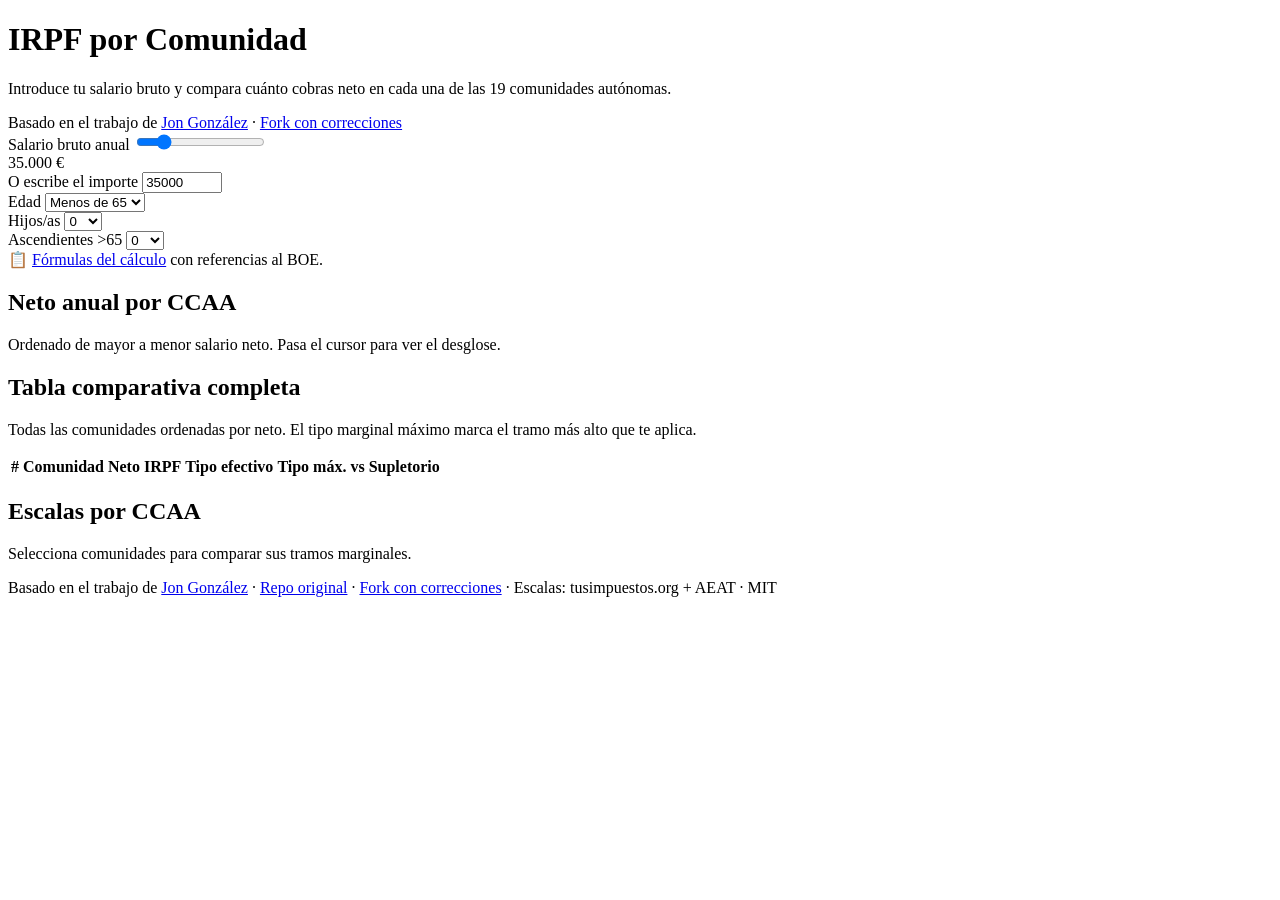
==== docs/index.html @ c1060509 "Add link to fork repo alongside original" ====
<!DOCTYPE html>
<html lang="es">
<head>
  <meta charset="UTF-8">
  <meta name="viewport" content="width=device-width, initial-scale=1.0">
  <title>IRPF por CCAA — Comparativa de salario neto en las 19 comunidades</title>
  <meta name="description" content="Compara tu salario neto en las 19 comunidades autónomas de España. Escalas IRPF 2025-2026, tipos marginales, calculadora interactiva con deducciones.">
  <link rel="stylesheet" href="style.css?v=12">

</head>
<body>

  <header class="hero">
    <div class="container">
      <h1>IRPF por <span class="accent">Comunidad</span></h1>
      <p class="subtitle">Introduce tu salario bruto y compara cuánto cobras neto en cada una de las 19 comunidades autónomas.</p>
      <div class="credit">
        Basado en el trabajo de <a href="https://github.com/jongonzlz/Calculadora-de-Salarios-y-Progresividad-en-Fr-o" target="_blank" rel="noopener">Jon González</a> · <a href="https://github.com/elCanosail/Calculadora-de-Salarios-y-Progresividad-en-Fr-o" target="_blank" rel="noopener">Fork con correcciones</a>
      </div>
    </div>
  </header>

  <main class="container">

    <!-- Input -->
    <section class="section" id="input-section">
      <div class="input-row">
        <div class="input-col">
          <label for="salary-slider">Salario bruto anual</label>
          <input type="range" id="salary-slider" min="10000" max="150000" step="500" value="35000">
          <div class="salary-display" id="salary-display">35.000 €</div>
        </div>
        <div class="input-col">
          <label for="salary-input">O escribe el importe</label>
          <input type="number" id="salary-input" min="10000" max="500000" step="100" value="35000">
        </div>
      </div>

      <div class="config-row">
        <div class="config-col">
          <label for="edad-select">Edad</label>
          <select id="edad-select">
            <option value="normal" selected>Menos de 65</option>
            <option value="senior">65 a 75 años</option>
            <option value="mayor">Más de 75</option>
          </select>
        </div>
        <div class="config-col">
          <label for="hijos-select">Hijos/as</label>
          <select id="hijos-select">
            <option value="0" selected>0</option>
            <option value="1">1</option>
            <option value="2">2</option>
            <option value="3">3</option>
            <option value="4">4</option>
            <option value="5">5+</option>
          </select>
        </div>
        <div class="config-col">
          <label for="ascendientes-select">Ascendientes &gt;65</label>
          <select id="ascendientes-select">
            <option value="0" selected>0</option>
            <option value="1">1</option>
            <option value="2">2</option>
            <option value="3">3</option>
            <option value="4">4+</option>
          </select>
        </div>
      </div>

      <div class="config-summary" id="config-summary"></div>
      <div class="audit-notice">
        <span class="audit-icon">📋</span>
        <a href="formulas.html" target="_blank" id="formulas-link" class="link-button">Fórmulas del cálculo</a> con referencias al BOE.
      </div>
    </section>

    <!-- Chart -->
    <section class="section" id="chart-section">
      <h2>Neto anual por CCAA</h2>
      <p class="section-desc">Ordenado de mayor a menor salario neto. Pasa el cursor para ver el desglose.</p>
      <div class="card">
        <div id="bar-chart"></div>
      </div>
    </section>

    <!-- Table -->
    <section class="section" id="table-section">
      <h2>Tabla comparativa completa</h2>
      <p class="section-desc">Todas las comunidades ordenadas por neto. El tipo marginal máximo marca el tramo más alto que te aplica.</p>
      <div class="card">
        <div class="table-wrap">
          <table id="ccaa-table">
            <thead>
              <tr>
                <th>#</th>
                <th>Comunidad</th>
                <th>Neto</th>
                <th>IRPF</th>
                <th>Tipo efectivo</th>
                <th>Tipo máx.</th>
                <th>vs Supletorio</th>
              </tr>
            </thead>
            <tbody></tbody>
          </table>
        </div>
      </div>
    </section>

    <!-- Scales chart -->
    <section class="section" id="scales-section">
      <h2>Escalas por CCAA</h2>
      <p class="section-desc">Selecciona comunidades para comparar sus tramos marginales.</p>
      <div class="card">
        <div class="ccaa-pills" id="ccaa-pills"></div>
        <div id="scale-chart"></div>
      </div>
    </section>

  </main>

  <footer class="footer">
    <div class="container">
      <p>
        Basado en el trabajo de <a href="https://github.com/jongonzlz" target="_blank" rel="noopener">Jon González</a> ·
        <a href="https://github.com/jongonzlz/Calculadora-de-Salarios-y-Progresividad-en-Fr-o" target="_blank" rel="noopener">Repo original</a> ·
        <a href="https://github.com/elCanosail/Calculadora-de-Salarios-y-Progresividad-en-Fr-o" target="_blank" rel="noopener">Fork con correcciones</a> ·
        Escalas: tusimpuestos.org + AEAT · MIT
      </p>
    </div>
  </footer>

  <script src="data.js?v=12"></script>
  <script src="app.js?v=12"></script>
</body>
</html>
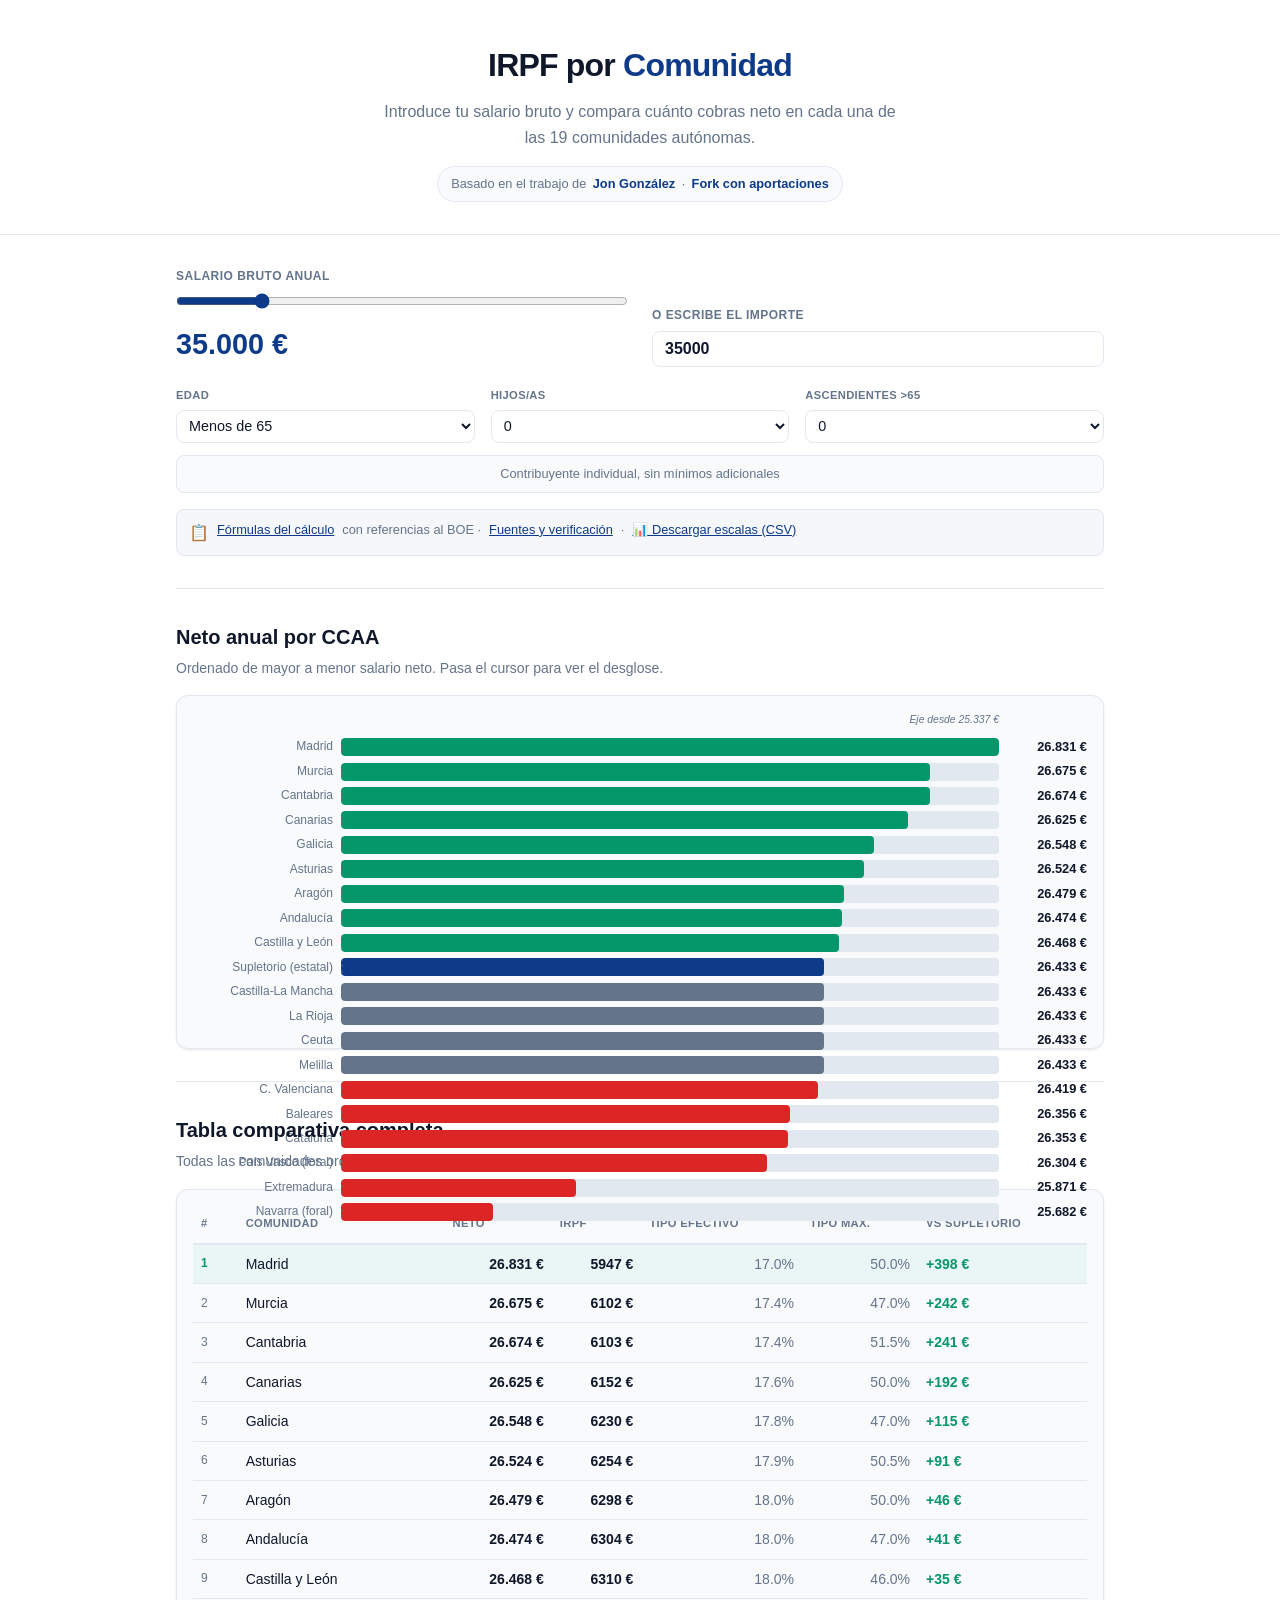
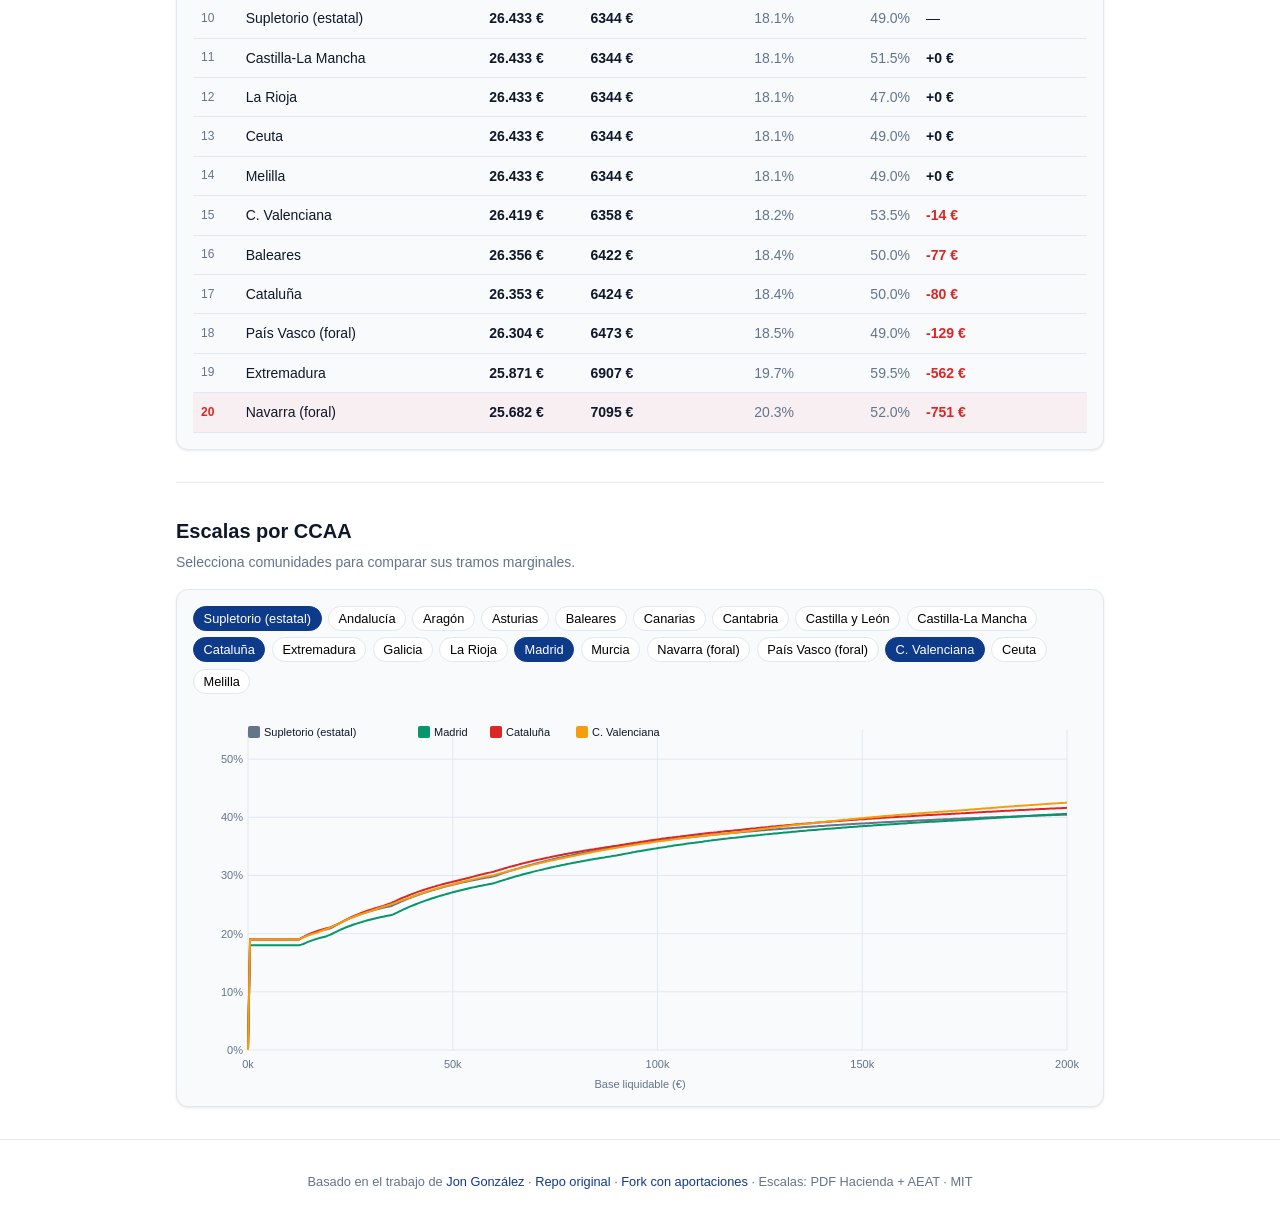
==== commit 285f691c: "Merge e82ae61949b11945186e8445d74965e83aa54f94 into 9a78201db64ce7bdc44862faf93bb74f17504957" ====
--- a/docs/index.html
+++ b/docs/index.html
@@ -5,7 +5,15 @@
   <meta name="viewport" content="width=device-width, initial-scale=1.0">
   <title>IRPF por CCAA — Comparativa de salario neto en las 19 comunidades</title>
   <meta name="description" content="Compara tu salario neto en las 19 comunidades autónomas de España. Escalas IRPF 2025-2026, tipos marginales, calculadora interactiva con deducciones.">
-  <link rel="stylesheet" href="style.css?v=12">
+  <meta property="og:title" content="IRPF por Comunidad Autónoma">
+  <meta property="og:description" content="Compara tu salario neto en las 19 CCAA españolas. Escalas IRPF 2025-2026, tipos marginales, calculadora interactiva.">
+  <meta property="og:type" content="website">
+  <meta property="og:url" content="https://elcanosail.github.io/Calculadora-de-Salarios-y-Progresividad-en-Fr-o/">
+  <meta name="twitter:card" content="summary">
+  <link rel="canonical" href="https://elcanosail.github.io/Calculadora-de-Salarios-y-Progresividad-en-Fr-o/">
+  <link rel="icon" type="image/svg+xml" href="favicon.svg">
+  <link rel="stylesheet" href="style.css?v=13">
+  <meta http-equiv="Content-Security-Policy" content="default-src 'self'; style-src 'self' 'unsafe-inline'; script-src 'self'; img-src 'self'; connect-src 'self'; font-src 'self';">
 
 </head>
 <body>
@@ -15,7 +23,7 @@
       <h1>IRPF por <span class="accent">Comunidad</span></h1>
       <p class="subtitle">Introduce tu salario bruto y compara cuánto cobras neto en cada una de las 19 comunidades autónomas.</p>
       <div class="credit">
-        Basado en el trabajo de <a href="https://github.com/jongonzlz/Calculadora-de-Salarios-y-Progresividad-en-Fr-o" target="_blank" rel="noopener">Jon González</a> · <a href="https://github.com/elCanosail/Calculadora-de-Salarios-y-Progresividad-en-Fr-o" target="_blank" rel="noopener">Fork con correcciones</a>
+        Basado en el trabajo de <a href="https://github.com/jongonzlz/Calculadora-de-Salarios-y-Progresividad-en-Fr-o" target="_blank" rel="noopener">Jon González</a> · <a href="https://github.com/elCanosail/Calculadora-de-Salarios-y-Progresividad-en-Fr-o" target="_blank" rel="noopener">Fork con aportaciones</a>
       </div>
     </div>
   </header>
@@ -32,7 +40,7 @@
         </div>
         <div class="input-col">
           <label for="salary-input">O escribe el importe</label>
-          <input type="number" id="salary-input" min="10000" max="500000" step="100" value="35000">
+          <input type="number" id="salary-input" min="10000" max="500000" step="100" value="35000" inputmode="numeric">
         </div>
       </div>
 
@@ -71,7 +79,7 @@
       <div class="config-summary" id="config-summary"></div>
       <div class="audit-notice">
         <span class="audit-icon">📋</span>
-        <a href="formulas.html" target="_blank" id="formulas-link" class="link-button">Fórmulas del cálculo</a> con referencias al BOE.
+        <a href="formulas.html" target="_blank" id="formulas-link" class="link-button">Fórmulas del cálculo</a> con referencias al BOE · <a href="fuentes.html" target="_blank" class="link-button">Fuentes y verificación</a> · <a href="escalas.csv" download class="link-button">📊 Descargar escalas (CSV)</a>
       </div>
     </section>
 
@@ -125,13 +133,13 @@
       <p>
         Basado en el trabajo de <a href="https://github.com/jongonzlz" target="_blank" rel="noopener">Jon González</a> ·
         <a href="https://github.com/jongonzlz/Calculadora-de-Salarios-y-Progresividad-en-Fr-o" target="_blank" rel="noopener">Repo original</a> ·
-        <a href="https://github.com/elCanosail/Calculadora-de-Salarios-y-Progresividad-en-Fr-o" target="_blank" rel="noopener">Fork con correcciones</a> ·
-        Escalas: tusimpuestos.org + AEAT · MIT
+        <a href="https://github.com/elCanosail/Calculadora-de-Salarios-y-Progresividad-en-Fr-o" target="_blank" rel="noopener">Fork con aportaciones</a> ·
+        Escalas: PDF Hacienda + AEAT · MIT
       </p>
     </div>
   </footer>
 
-  <script src="data.js?v=12"></script>
-  <script src="app.js?v=12"></script>
+  <script src="data.js?v=13"></script>
+  <script src="app.js?v=13"></script>
 </body>
 </html>
--- a/docs/style.css
+++ b/docs/style.css
@@ -0,0 +1,405 @@
+:root {
+  --bg: #ffffff;
+  --fg: #0f172a;
+  --muted: #64748b;
+  --accent: #0e3a8a;
+  --accent-light: #1d4ed8;
+  --border: #e2e8f0;
+  --card-bg: #f8fafc;
+  --radius: 12px;
+  --shadow: 0 1px 3px rgba(0,0,0,0.06), 0 1px 2px rgba(0,0,0,0.04);
+  --font: -apple-system, BlinkMacSystemFont, "Segoe UI", Roboto, Inter, sans-serif;
+}
+
+* { box-sizing: border-box; margin: 0; padding: 0; }
+html { scroll-behavior: smooth; }
+body {
+  font-family: var(--font);
+  background: var(--bg);
+  color: var(--fg);
+  line-height: 1.6;
+  -webkit-font-smoothing: antialiased;
+}
+.container { max-width: 960px; margin: 0 auto; padding: 0 1rem; }
+
+/* Hero */
+.hero {
+  padding: 2.5rem 0 2rem;
+  text-align: center;
+  border-bottom: 1px solid var(--border);
+}
+.hero h1 {
+  font-size: 2rem;
+  font-weight: 800;
+  letter-spacing: -0.025em;
+  margin-bottom: 0.5rem;
+}
+.hero .accent { color: var(--accent); }
+.hero .subtitle {
+  color: var(--muted);
+  font-size: 1rem;
+  max-width: 520px;
+  margin: 0 auto 1rem;
+}
+.credit {
+  display: inline-flex;
+  align-items: center;
+  gap: 0.4rem;
+  color: var(--muted);
+  font-size: 0.8rem;
+  padding: 0.4rem 0.8rem;
+  background: var(--card-bg);
+  border-radius: 999px;
+  border: 1px solid var(--border);
+}
+.credit a { color: var(--accent); text-decoration: none; font-weight: 600; }
+.credit a:hover { text-decoration: underline; }
+
+/* Sections */
+.section {
+  padding: 2rem 0;
+  border-bottom: 1px solid var(--border);
+}
+.section:last-of-type { border-bottom: none; }
+.section h2 {
+  font-size: 1.25rem;
+  font-weight: 700;
+  margin-bottom: 0.25rem;
+}
+.section-desc {
+  color: var(--muted);
+  font-size: 0.875rem;
+  margin-bottom: 1rem;
+}
+
+/* Card */
+.card {
+  background: var(--card-bg);
+  border: 1px solid var(--border);
+  border-radius: var(--radius);
+  padding: 1rem;
+  box-shadow: var(--shadow);
+}
+
+/* Input */
+.input-row {
+  display: flex;
+  gap: 1.5rem;
+  flex-wrap: wrap;
+  align-items: flex-end;
+}
+.input-col {
+  flex: 1;
+  min-width: 200px;
+}
+.input-col label {
+  display: block;
+  font-size: 0.75rem;
+  font-weight: 600;
+  color: var(--muted);
+  text-transform: uppercase;
+  letter-spacing: 0.04em;
+  margin-bottom: 0.35rem;
+}
+.input-col input[type="range"] {
+  width: 100%;
+  accent-color: var(--accent);
+}
+.input-col input[type="number"] {
+  width: 100%;
+  padding: 0.5rem 0.75rem;
+  border: 1px solid var(--border);
+  border-radius: 8px;
+  font-size: 1rem;
+  font-weight: 600;
+  color: var(--fg);
+}
+.salary-display {
+  font-size: 1.8rem;
+  font-weight: 800;
+  color: var(--accent);
+  margin-top: 0.25rem;
+}
+
+/* Config row */
+.config-row {
+  display: flex;
+  gap: 1rem;
+  flex-wrap: wrap;
+  margin-top: 1.25rem;
+}
+.config-col {
+  flex: 1;
+  min-width: 120px;
+}
+.config-col label {
+  display: block;
+  font-size: 0.7rem;
+  font-weight: 600;
+  color: var(--muted);
+  text-transform: uppercase;
+  letter-spacing: 0.03em;
+  margin-bottom: 0.3rem;
+}
+.config-col select {
+  width: 100%;
+  padding: 0.4rem 0.5rem;
+  border: 1px solid var(--border);
+  border-radius: 8px;
+  font-size: 0.9rem;
+  font-weight: 500;
+  color: var(--fg);
+  background: var(--bg);
+  cursor: pointer;
+}
+.config-summary {
+  margin-top: 0.75rem;
+  font-size: 0.8rem;
+  color: var(--muted);
+  padding: 0.5rem 0.75rem;
+  background: var(--card-bg);
+  border-radius: 8px;
+  border: 1px solid var(--border);
+  text-align: center;
+}
+.config-summary strong {
+  color: var(--fg);
+}
+
+/* Table */
+.table-wrap { overflow-x: auto; }
+table {
+  width: 100%;
+  border-collapse: collapse;
+  font-size: 0.875rem;
+}
+thead th {
+  text-align: left;
+  padding: 0.6rem 0.5rem;
+  font-size: 0.7rem;
+  font-weight: 700;
+  text-transform: uppercase;
+  letter-spacing: 0.03em;
+  color: var(--muted);
+  border-bottom: 2px solid var(--border);
+  white-space: nowrap;
+}
+tbody td {
+  padding: 0.5rem;
+  border-bottom: 1px solid var(--border);
+  white-space: nowrap;
+}
+tbody tr:hover { background: rgba(14,58,138,0.03); }
+tbody tr.best { background: rgba(16,185,129,0.06); }
+tbody tr.best td:first-child { font-weight: 700; color: #059669; }
+tbody tr.worst { background: rgba(239,68,68,0.06); }
+tbody tr.worst td:first-child { font-weight: 700; color: #dc2626; }
+.pos { color: var(--muted); font-size: 0.75rem; }
+.money { font-weight: 700; text-align: right; }
+.pct { color: var(--muted); text-align: right; }
+.delta { font-weight: 600; text-align: right; }
+.delta.positive { color: #059669; }
+.delta.negative { color: #dc2626; }
+
+/* Bar chart */
+#bar-chart { width: 100%; height: 320px; }
+#scale-chart { width: 100%; height: 380px; margin-top: 1rem; }
+
+/* Pills */
+.ccaa-pills {
+  display: flex;
+  flex-wrap: wrap;
+  gap: 0.4rem;
+  margin-bottom: 0.75rem;
+}
+.pill {
+  padding: 0.25rem 0.6rem;
+  border-radius: 999px;
+  border: 1px solid var(--border);
+  background: var(--bg);
+  font-size: 0.8rem;
+  cursor: pointer;
+  transition: all 0.1s;
+}
+.pill:hover { border-color: var(--accent); }
+.pill.active {
+  background: var(--accent);
+  color: #fff;
+  border-color: var(--accent);
+}
+
+/* Bar chart */
+.bars { display: flex; flex-direction: column; gap: 4px; }
+.bar-row { display: flex; align-items: center; gap: 8px; }
+.bar-label { width: 140px; font-size: 0.75rem; color: var(--muted); text-align: right; flex-shrink: 0; overflow: hidden; text-overflow: ellipsis; white-space: nowrap; }
+.bar-track { flex: 1; height: 18px; background: var(--border); border-radius: 4px; overflow: hidden; position: relative; }
+.bar-fill { height: 100%; border-radius: 4px; transition: width 0.3s ease; }
+.bar-val { width: 80px; font-size: 0.8rem; font-weight: 700; text-align: right; flex-shrink: 0; }
+.bar-baseline {
+  font-size: 0.65rem;
+  color: var(--muted);
+  text-align: right;
+  margin-bottom: 4px;
+  padding-right: 88px;
+  font-style: italic;
+}
+.bar-track::before {
+  content: '';
+  position: absolute;
+  left: 0;
+  top: 0;
+  bottom: 0;
+  width: 2px;
+  background: repeating-linear-gradient(
+    to bottom,
+    var(--muted) 0px,
+    var(--muted) 3px,
+    transparent 3px,
+    transparent 6px
+  );
+  opacity: 0.4;
+}
+
+/* Scale SVG */
+.scale-svg { width: 100%; height: auto; }
+
+/* Audit notice */
+.audit-notice {
+  display: flex;
+  align-items: flex-start;
+  gap: 0.5rem;
+  margin-top: 1rem;
+  padding: 0.6rem 0.75rem;
+  background: rgba(14, 58, 138, 0.04);
+  border: 1px solid var(--border);
+  border-radius: 8px;
+  font-size: 0.8rem;
+  color: var(--muted);
+}
+.audit-icon { font-size: 1rem; flex-shrink: 0; }
+.audit-notice a,
+.link-button {
+  color: var(--accent);
+  font-weight: 600;
+  text-decoration: underline;
+  cursor: pointer;
+  background: none;
+  border: none;
+  font: inherit;
+  padding: 0;
+  display: inline;
+}
+.audit-notice a:hover,
+.link-button:hover { color: var(--accent-light); }
+
+/* Modal */
+.modal {
+  display: none;
+  position: fixed;
+  inset: 0;
+  z-index: 1000;
+}
+.modal.open { display: block; }
+.modal-backdrop {
+  position: absolute;
+  inset: 0;
+  background: rgba(0,0,0,0.4);
+  backdrop-filter: blur(4px);
+}
+.modal-content {
+  position: relative;
+  margin: 3vh auto;
+  width: 92%;
+  max-width: 720px;
+  max-height: 90vh;
+  background: var(--bg);
+  border-radius: var(--radius);
+  box-shadow: 0 25px 50px rgba(0,0,0,0.15);
+  display: flex;
+  flex-direction: column;
+  animation: modalIn 0.2s ease-out;
+}
+@keyframes modalIn {
+  from { opacity: 0; transform: translateY(20px) scale(0.98); }
+  to   { opacity: 1; transform: translateY(0) scale(1); }
+}
+.modal-header {
+  display: flex;
+  align-items: center;
+  justify-content: space-between;
+  padding: 1rem 1.25rem;
+  border-bottom: 1px solid var(--border);
+}
+.modal-header h3 {
+  font-size: 1rem;
+  font-weight: 700;
+  margin: 0;
+}
+.modal-close {
+  background: none;
+  border: none;
+  font-size: 1.5rem;
+  color: var(--muted);
+  cursor: pointer;
+  line-height: 1;
+  padding: 0.2rem;
+}
+.modal-close:hover { color: var(--fg); }
+.modal-body {
+  padding: 1.25rem;
+  overflow-y: auto;
+  font-size: 0.875rem;
+  line-height: 1.7;
+}
+.modal-body h1, .modal-body h2, .modal-body h3 {
+  margin-top: 1.5rem;
+  margin-bottom: 0.5rem;
+}
+.modal-body h1 { font-size: 1.25rem; }
+.modal-body h2 { font-size: 1.1rem; }
+.modal-body h3 { font-size: 1rem; }
+.modal-body pre {
+  background: #f1f5f9;
+  border-radius: 8px;
+  padding: 1rem;
+  overflow-x: auto;
+}
+.modal-body code {
+  font-family: ui-monospace, SFMono-Regular, "SF Mono", Menlo, Consolas, monospace;
+  font-size: 0.8rem;
+}
+.modal-body p { margin: 0.5rem 0; }
+.modal-body ul, .modal-body ol { margin: 0.5rem 0 0.5rem 1.2rem; }
+.modal-body li { margin: 0.2rem 0; }
+.modal-body table {
+  width: 100%;
+  font-size: 0.8rem;
+  margin: 0.75rem 0;
+}
+.modal-body th, .modal-body td {
+  padding: 0.4rem 0.5rem;
+  border: 1px solid var(--border);
+}
+.modal-body th { background: var(--card-bg); }
+
+/* Footer */
+.footer {
+  text-align: center;
+  padding: 2rem 0 2.5rem;
+  color: var(--muted);
+  font-size: 0.8rem;
+  border-top: 1px solid var(--border);
+}
+.footer a { color: var(--accent); text-decoration: none; }
+.footer a:hover { text-decoration: underline; }
+
+@media (max-width: 640px) {
+  .hero h1 { font-size: 1.5rem; }
+  .salary-display { font-size: 1.4rem; }
+  .input-row { flex-direction: column; gap: 1rem; }
+  .config-row { flex-direction: column; gap: 0.75rem; }
+  .section { padding: 1.5rem 0; }
+  #bar-chart, #scale-chart { height: auto; }
+  .bar-label { width: 90px; font-size: 0.65rem; }
+  .bar-val { width: 65px; font-size: 0.7rem; }
+}
